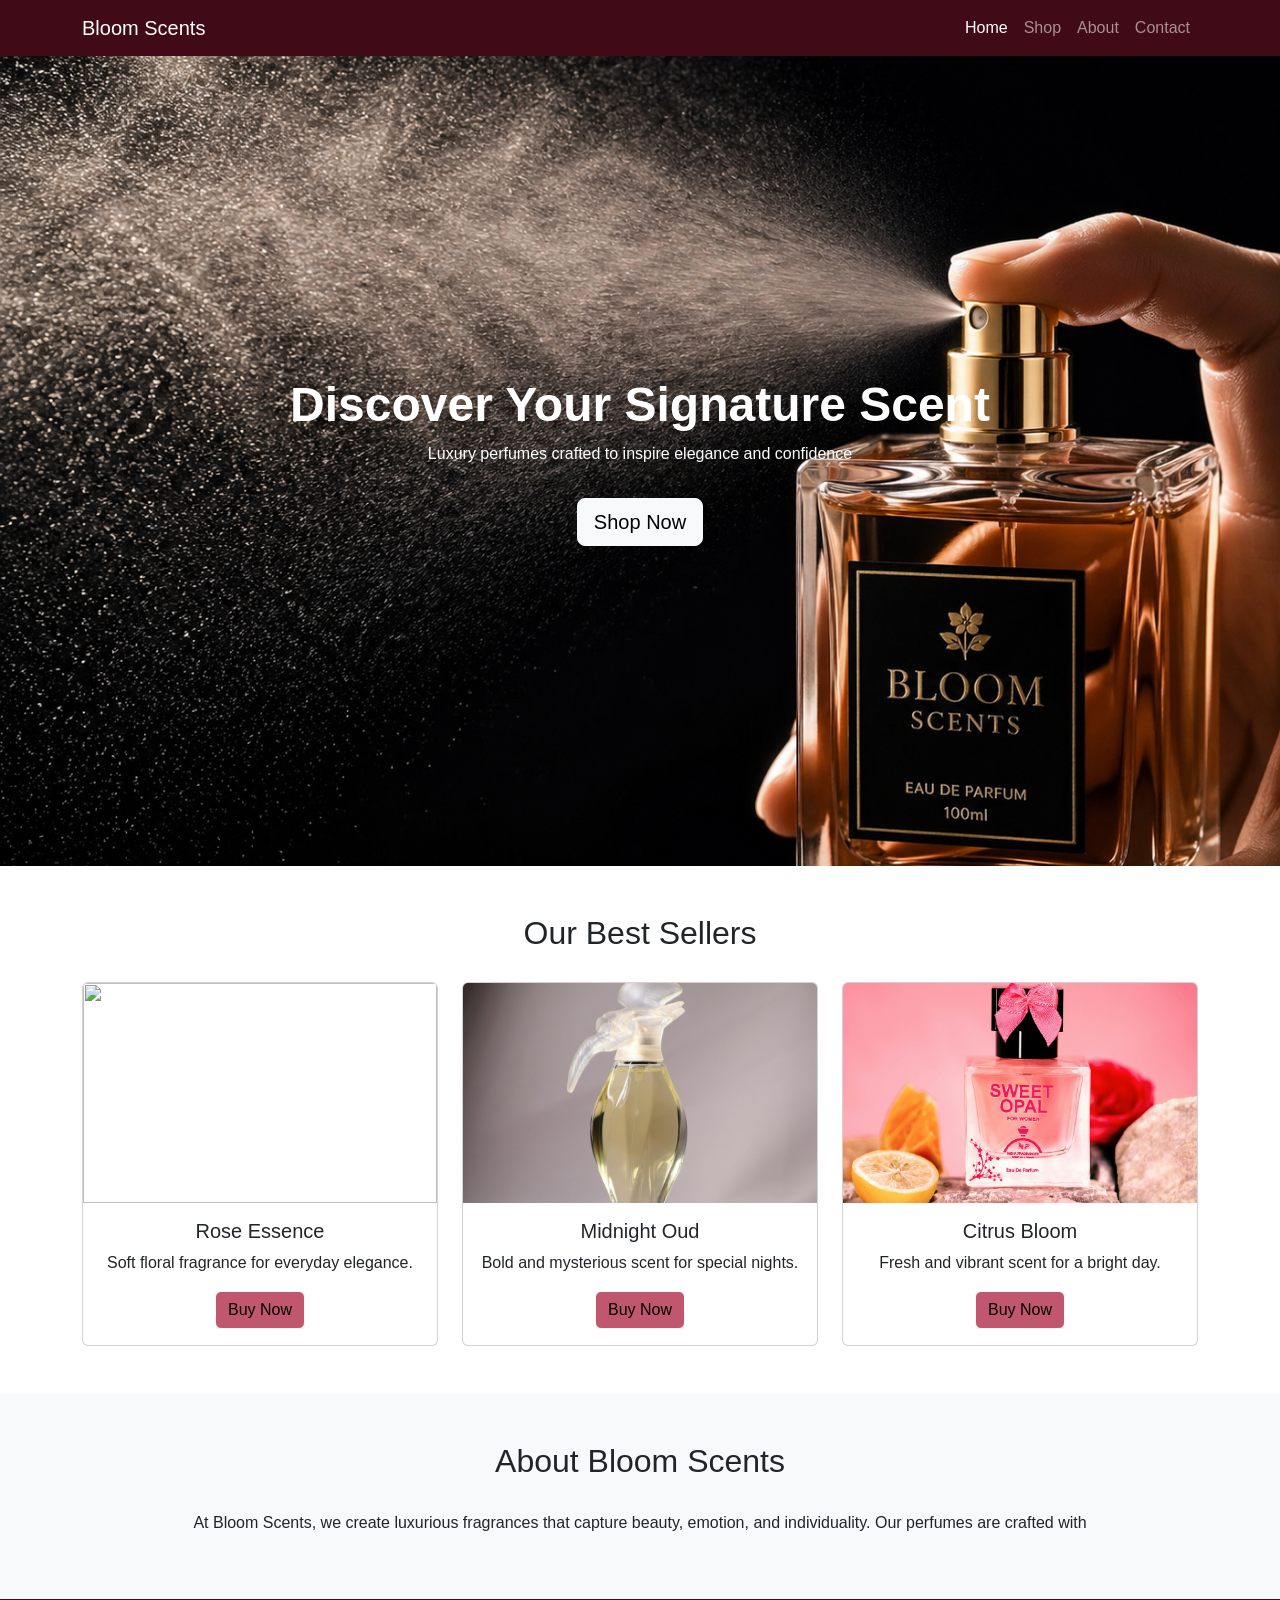
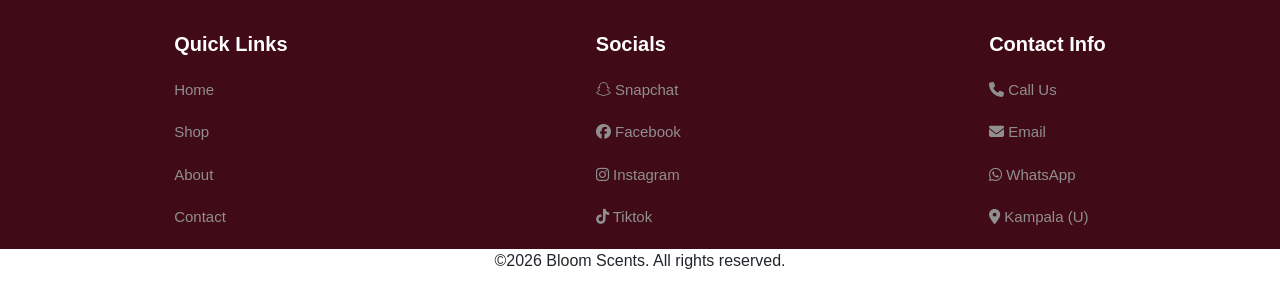
==== index.html @ 1f6f021a "first commit" ====
<!DOCTYPE html>
<html lang="en">

<head>
    <meta charset="UTF-8">
    <meta name="viewport" content="width=device-width, initial-scale=1">
    <title>Bloom Scents</title>

    <!-- Bootstrap CSS -->
    <link href="https://cdn.jsdelivr.net/npm/bootstrap@5.3.2/dist/css/bootstrap.min.css" rel="stylesheet">
    <link rel="stylesheet" href="style.css">
 <link rel="stylesheet" href="https://cdnjs.cloudflare.com/ajax/libs/font-awesome/6.5.0/css/all.min.css">

</head>

<body>

    <!-- Navbar -->
    <nav class="navbar navbar-expand-lg navbar-dark" style="background-color: #400A16;">
        <div class="container">
            <a class="navbar-brand" href="index.html">Bloom Scents</a>
            <button class="navbar-toggler" type="button" data-bs-toggle="collapse" data-bs-target="#navbarNav">
                <span class="navbar-toggler-icon"></span>
            </button>

            <div class="collapse navbar-collapse" id="navbarNav">
                <ul class="navbar-nav ms-auto">
                    <li class="nav-item"><a class="nav-link active" href="home.html">Home</a></li>
                    <li class="nav-item"><a class="nav-link" href="product.html">Shop</a></li>
                    <li class="nav-item"><a class="nav-link" href="about.html">About</a></li>
                    <li class="nav-item"><a class="nav-link" href="contact.html">Contact</a></li>
                </ul>
            </div>
        </div>
    </nav>

    <!-- Hero Section -->
    <section class="hero">
        <div>
            <h1>Discover Your Signature Scent</h1>
            <p>Luxury perfumes crafted to inspire elegance and confidence</p>
            <a href="product.html" class="btn btn-light btn-lg mt-3">Shop Now</a>
        </div>
    </section>

    <!-- Products Section -->
    <section class="container py-5">
        <h2 class="text-center section-title">Our Best Sellers</h2>
        <div class="row">

            <div class="col-md-4">
                <div class="card">
                    <img src="https://images.unsplash.com/photo-1615634260167-c8cdede054de" class="card-img-top">
                    <div class="card-body text-center">
                        <h5 class="card-title">Rose Essence</h5>
                        <p class="card-text">Soft floral fragrance for everyday elegance.</p>
                        <a href="product.html" class="btn btn-light" style="background-color: #c1576e;">Buy Now</a>
                    </div>
                </div>
            </div>

            <div class="col-md-4">
                <div class="card">
                    <img src="images/perfume (11).jpg" class="card-img-top">
                    <div class="card-body text-center">
                        <h5 class="card-title">Midnight Oud</h5>
                        <p class="card-text">Bold and mysterious scent for special nights.</p>
                        <a href="product.html" class="btn btn-light" style="background-color: #c1576e;">Buy Now</a>
                    </div>
                </div>
            </div>

            <div class="col-md-4">
                <div class="card">
                    <img src="images/perfume (10).jpg" class="card-img-top">
                    <div class="card-body text-center">
                        <h5 class="card-title">Citrus Bloom</h5>
                        <p class="card-text">Fresh and vibrant scent for a bright day.</p>
                        <a href="product.html" class="btn btn-light" style="background-color: #c1576e;">Buy Now</a>
                    </div>
                </div>
            </div>

        </div>
    </section>

    <!-- About Section -->
    <section class="bg-light py-5">
        <div class="container text-center">
            <h2 class="section-title">About Bloom Scents</h2>
            <p>
                At Bloom Scents, we create luxurious fragrances that capture beauty, emotion, and individuality.
                Our perfumes are crafted with
        </div>
    </section>


    <footer class="footer">

        <div class="footer-info">
            <b style="color: white;">Quick Links</b>
            <a href="index.html">Home</a>
            <a href="product.html">Shop</a>
            <a href="about.html">About</a>
            <a href="contact.html">Contact</a>
        </div>

        <div class="footer-info">
            <b style="color: white;">Socials</b>
            <a href="https://snapchat.com/add/yourusername" target="_blank"><i class="fab fa-snapchat-ghost"></i>
                Snapchat</a>
            <a href="https://facebook.com/@yourusername" target="_blank"><i class="fa-brands fa-facebook"></i>
                Facebook</a>
            <a href="https://instagram.com/@yourusername" target="_blank"><i class="fab fa-instagram"></i>
                Instagram</a>
            <a href="https://tiktok.com/@yourusername" target="_blank"><i class="fab fa-tiktok"></i> Tiktok</a>
        </div>

        <div class="footer-info">
            <b style="color: white;">Contact Info</b>
            <a href="tel:+256700000000" target="_blank" class="phone"><i class="fas fa-phone"></i> Call Us</a>
            <a href="mailto:bloomscents@gmail.com" target="_blank" class="email"><i class="fas fa-envelope"></i>
                Email</a>
            <a href="https://wa.me/256700000000" target="_blank" class="whatsapp"><i class="fab fa-whatsapp"></i>
                WhatsApp</a>
            <a href="https://www.google.com/maps?q=Kampala+Uganda" target="_blank"><i
                    class="fa-solid fa-location-dot"></i> Kampala (U)</a>
        </div>

    </footer>

    <p style="text-align: center;">&copy;2026 Bloom Scents. All rights reserved.</p>


</body>

</html>
---- style.css ----
body {
            font-family: Arial, sans-serif;
        }
        .hero {
            background: url(images/bloom.png) no-repeat center center/cover;
            height: 90vh;
            color: white;
            display: flex;
            align-items: center;
            justify-content: center;
            text-align: center;
        }
        .hero h1 {
            font-size: 3rem;
            font-weight: bold;
        }
        .section-title {
            margin-bottom: 30px;
        }
        
         .card img{
            height: 220px;
            object-fit: cover;
         }
       
         /* footer tag */
 footer {
     background-color: #400A16;
     padding: 20px;
     display: flex;
     justify-content: space-around;
 }


 .footer-info {
     margin-top: 10px;
     display: flex;
     flex-direction: column;
     justify-content: center;
     gap: 20px;
     flex-wrap: wrap;
     font-size: 20px;
 }



 .footer-info a {
     transition: 0.3s ease;
     text-decoration: none;
     color: #908f8f;
     font-size: 15px;
 }

 .footer-info a:hover {
     color: #c1576e;
 }

 .note {
     background-color: #022033;
     color: #ffffff;
 }

 a {
     color: #e0e0e0;
 }
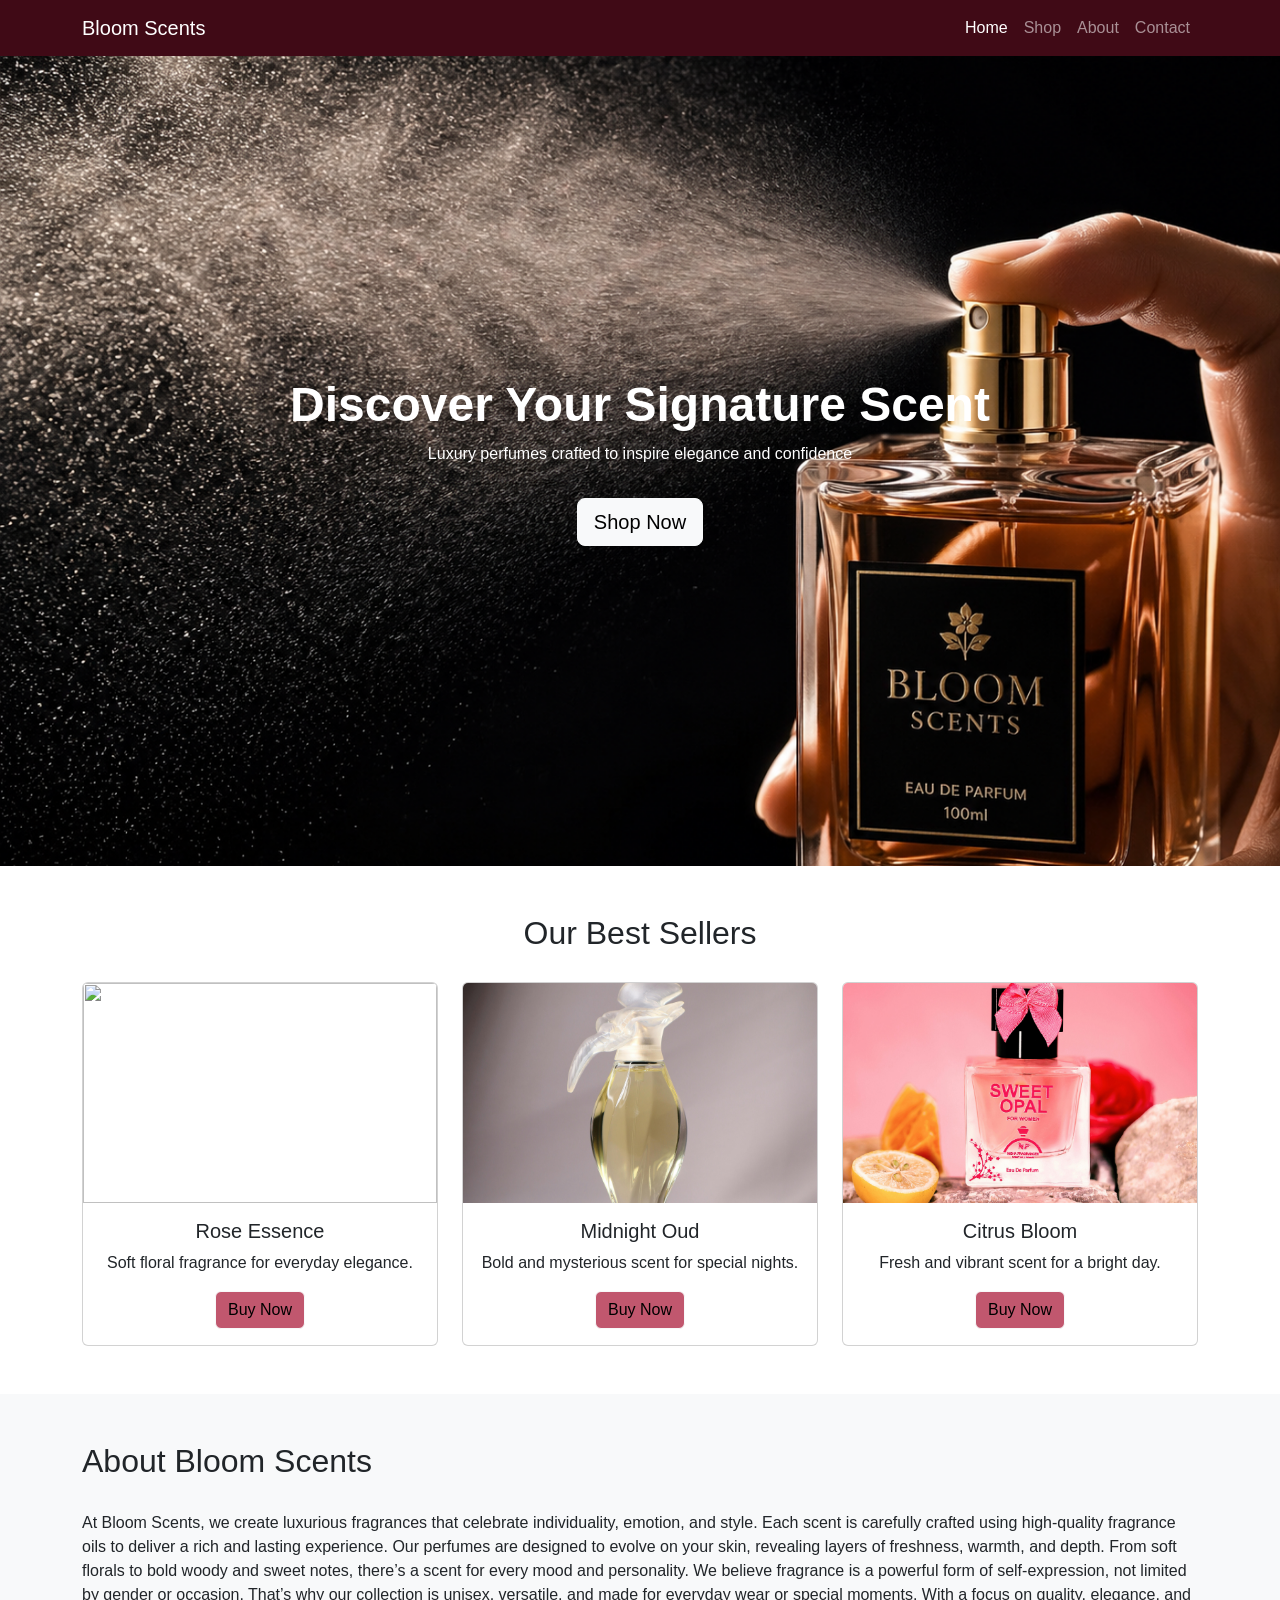
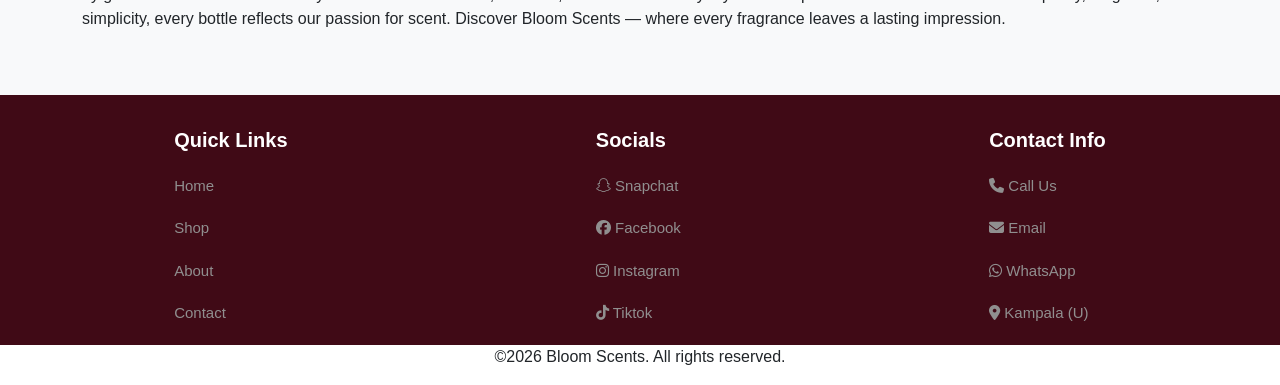
==== commit 4af0e2ad: "about" ====
--- a/index.html
+++ b/index.html
@@ -7,7 +7,7 @@
     <title>Bloom Scents</title>
 
     <!-- Bootstrap CSS -->
-    <link href="https://cdn.jsdelivr.net/npm/bootstrap@5.3.2/dist/css/bootstrap.min.css" rel="stylesheet">
+    <link href="https://cdn.jsdelivr.net/npm/bootstrap@5.3.0/dist/css/bootstrap.min.css" rel="stylesheet">
     <link rel="stylesheet" href="style.css">
  <link rel="stylesheet" href="https://cdnjs.cloudflare.com/ajax/libs/font-awesome/6.5.0/css/all.min.css">
 
@@ -86,11 +86,17 @@
 
     <!-- About Section -->
     <section class="bg-light py-5">
-        <div class="container text-center">
+        <div class="container text-left">
             <h2 class="section-title">About Bloom Scents</h2>
             <p>
-                At Bloom Scents, we create luxurious fragrances that capture beauty, emotion, and individuality.
-                Our perfumes are crafted with
+              At Bloom Scents, we create luxurious fragrances that celebrate individuality, emotion, and style.
+Each scent is carefully crafted using high-quality fragrance oils to deliver a rich and lasting experience.
+Our perfumes are designed to evolve on your skin, revealing layers of freshness, warmth, and depth.
+From soft florals to bold woody and sweet notes, there’s a scent for every mood and personality.
+We believe fragrance is a powerful form of self-expression, not limited by gender or occasion.
+That’s why our collection is unisex, versatile, and made for everyday wear or special moments.
+With a focus on quality, elegance, and simplicity, every bottle reflects our passion for scent.
+Discover Bloom Scents — where every fragrance leaves a lasting impression.
         </div>
     </section>
 
@@ -131,6 +137,7 @@
 
     <p style="text-align: center;">&copy;2026 Bloom Scents. All rights reserved.</p>
 
+<script src="https://cdn.jsdelivr.net/npm/bootstrap@5.3.0/dist/js/bootstrap.bundle.min.js"></script>
 
 </body>
 
